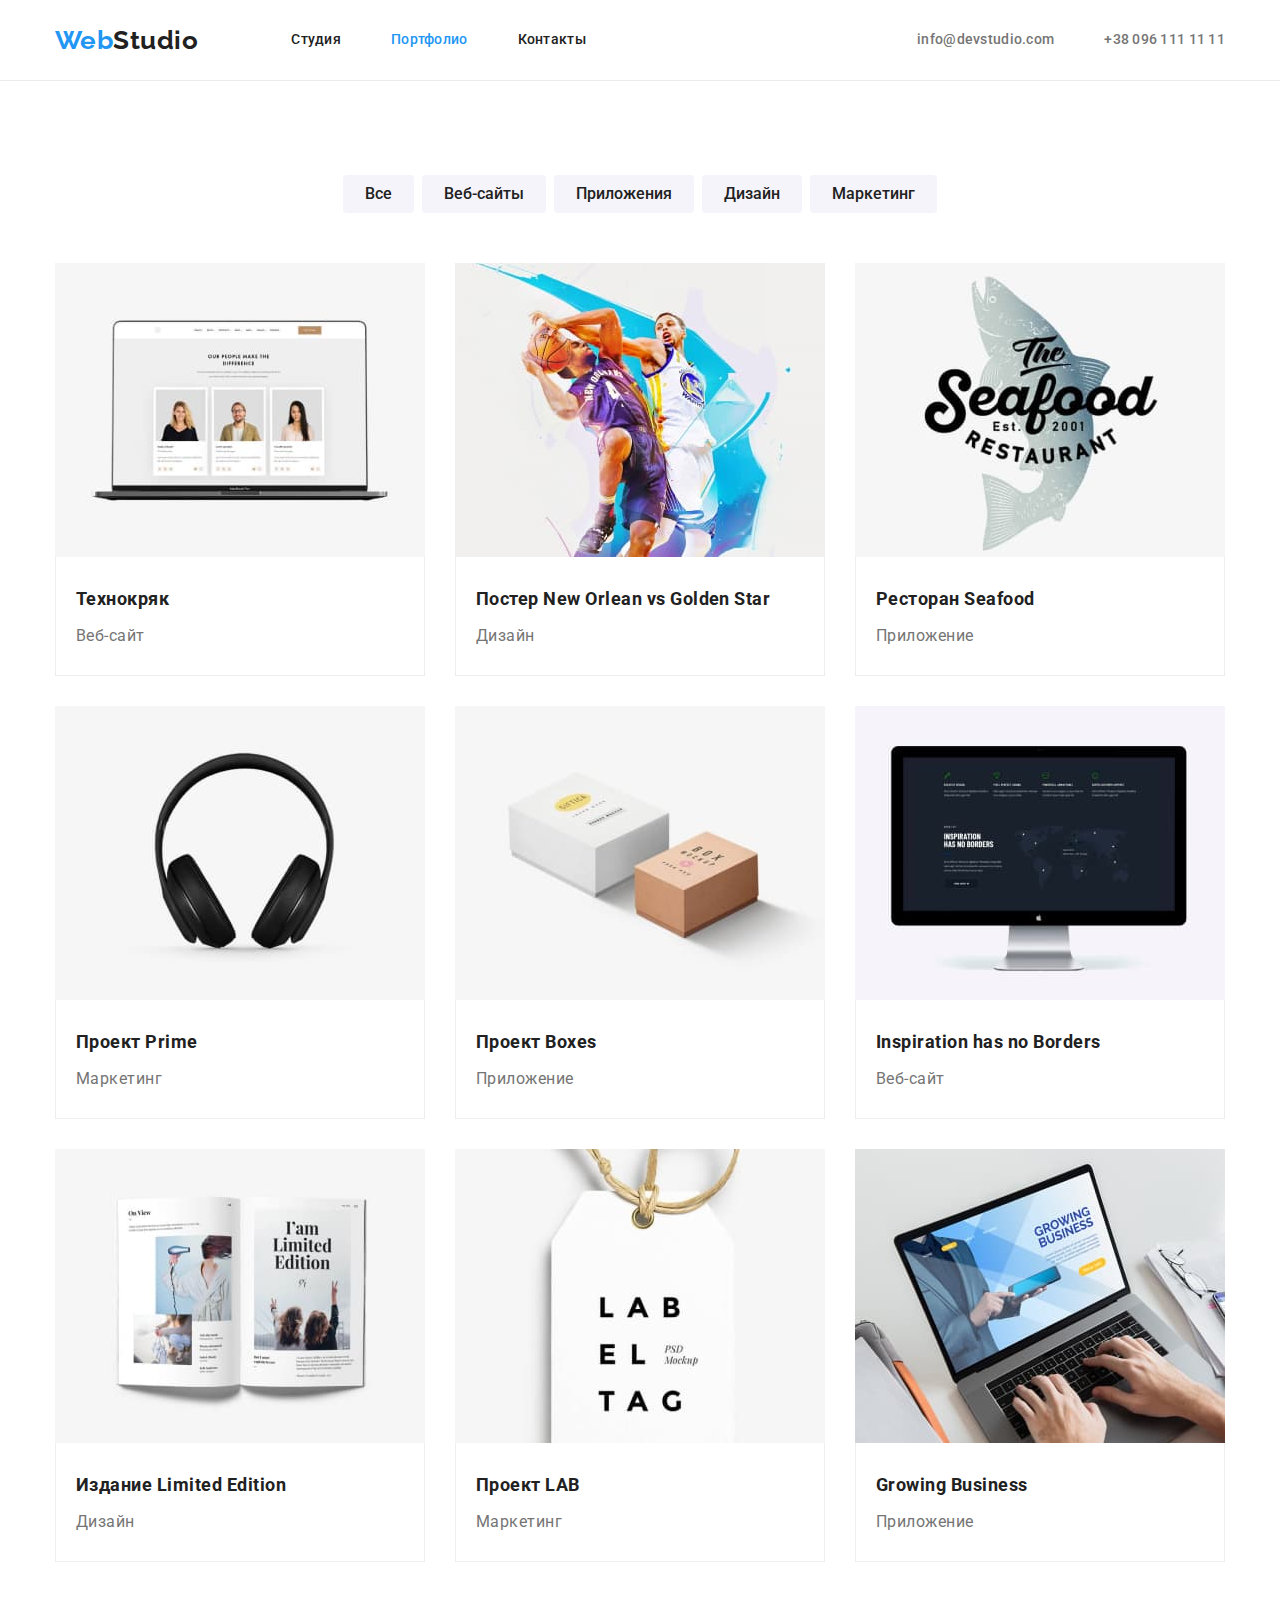
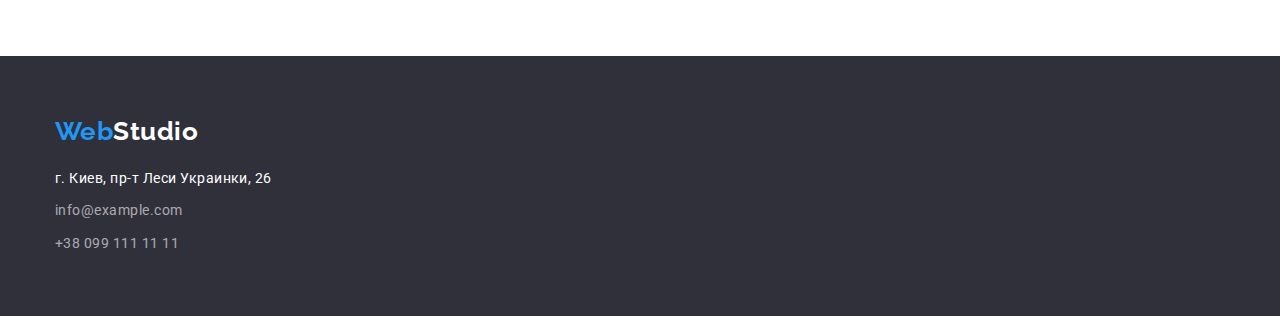
==== portfolio.html @ a8c5878f "commit" ====
<!DOCTYPE html>
<html lang="ru">
  <head>
    <meta charset="UTF-8" />
    <meta http-equiv="X-UA-Compatible" content="IE=edge" />
    <meta name="viewport" content="width=device-width, initial-scale=1.0" />
    <title>Document</title>
    <link rel="stylesheet" href="./css/styles.css" />
    <link
      href="https://fonts.googleapis.com/css2?family=Raleway:wght@700&family=Roboto:wght@400;500;700;900&display=swap"
      rel="stylesheet"
    />
    <link
      rel="stylesheet"
      href="https://cdnjs.cloudflare.com/ajax/libs/modern-normalize/1.1.0/modern-normalize.min.css"
    />
  </head>
  <body class="page-body">
    <header class="page-header">
      <div class="container header-box">
        <nav class="header-nav">
          <a class="header-logo" href=""><span class="logo-blue">Web</span>Studio</a>
          <ul class="header-nav-list">
            <li class="header-nav-list-item"><a href="./index.html" class="nav-link">Студия</a></li>
            <li class="header-nav-list-item">
              <a href="./portfolio.html" class="nav-link-current">Портфолио</a>
            </li>
            <li class="header-nav-list-item"><a href="" class="nav-link">Контакты</a></li>
          </ul>
        </nav>
        <ul class="header-list">
          <li class="header-list-item">
            <a class="header-contact" href="mailto:info@devstudio.com">info@devstudio.com</a>
          </li>
          <li class="header-list-item">
            <a class="header-contact" href="tel:+380961111111">+38 096 111 11 11</a>
          </li>
        </ul>
      </div>
    </header>
    <main>
      <section class="section">
        <div class="container">
          <ul class="portfolio-buttons-list">
            <li class="portfolio-buttons-item">
              <button type="button" class="button-portfolio">Все</button>
            </li>
            <li class="portfolio-buttons-item">
              <button type="button" class="button-portfolio">Веб-сайты</button>
            </li>
            <li class="portfolio-buttons-item">
              <button type="button" class="button-portfolio">Приложения</button>
            </li>
            <li class="portfolio-buttons-item">
              <button type="button" class="button-portfolio">Дизайн</button>
            </li>
            <li class="portfolio-buttons-item">
              <button type="button" class="button-portfolio">Маркетинг</button>
            </li>
          </ul>
          <ul class="portfolio-list">
            <li class="portfolio-list-item">
              <a class="portfolio-link" href=""
                ><img
                  class="portfolio-img"
                  src="./images/projects/techcrack.jpg"
                  alt="project1"
                  width="370"
                />
                <div class="portfolio-list-border-box">
                  <h3 class="portfolio-title">Технокряк</h3>
                  <p class="portfolio-text">Веб-сайт</p>
                </div>
              </a>
            </li>
            <li class="portfolio-list-item">
              <a class="portfolio-link" href=""
                ><img
                  class="portfolio-img"
                  src="./images/projects/new-orlean-vs-golden-star.jpg"
                  alt="project2"
                  width="370"
                />
                <div class="portfolio-list-border-box">
                  <h3 class="portfolio-title">Постер New Orlean vs Golden Star</h3>
                  <p class="portfolio-text">Дизайн</p>
                </div>
              </a>
            </li>
            <li class="portfolio-list-item">
              <a class="portfolio-link" href=""
                ><img
                  class="portfolio-img"
                  src="./images/projects/seafood.jpg"
                  alt="project3"
                  width="370"
                />
                <div class="portfolio-list-border-box">
                  <h3 class="portfolio-title">Ресторан Seafood</h3>
                  <p class="portfolio-text">Приложение</p>
                </div>
              </a>
            </li>
            <li class="portfolio-list-item">
              <a class="portfolio-link" href=""
                ><img
                  class="portfolio-img"
                  src="./images/projects/prime.jpg"
                  alt="project4"
                  width="370"
                />
                <div class="portfolio-list-border-box">
                  <h3 class="portfolio-title">Проект Prime</h3>
                  <p class="portfolio-text">Маркетинг</p>
                </div>
              </a>
            </li>
            <li class="portfolio-list-item">
              <a class="portfolio-link" href=""
                ><img
                  class="portfolio-img"
                  src="./images/projects/boxes.jpg"
                  alt="project5"
                  width="370"
                />
                <div class="portfolio-list-border-box">
                  <h3 class="portfolio-title">Проект Boxes</h3>
                  <p class="portfolio-text">Приложение</p>
                </div>
              </a>
            </li>
            <li class="portfolio-list-item">
              <a class="portfolio-link" href=""
                ><img
                  class="portfolio-img"
                  src="./images/projects/inspiration-has-no-borders.jpg"
                  alt="project6"
                  width="370"
                />
                <div class="portfolio-list-border-box">
                  <h3 class="portfolio-title">Inspiration has no Borders</h3>
                  <p class="portfolio-text">Веб-сайт</p>
                </div>
              </a>
            </li>
            <li class="portfolio-list-item">
              <a class="portfolio-link" href=""
                ><img
                  class="portfolio-img"
                  src="./images/projects/limited-edition.jpg"
                  alt="project7"
                  width="370"
                />
                <div class="portfolio-list-border-box">
                  <h3 class="portfolio-title">Издание Limited Edition</h3>
                  <p class="portfolio-text">Дизайн</p>
                </div>
              </a>
            </li>
            <li class="portfolio-list-item">
              <a class="portfolio-link" href=""
                ><img
                  class="portfolio-img"
                  src="./images/projects/lab.jpg"
                  alt="project8"
                  width="370"
                />
                <div class="portfolio-list-border-box">
                  <h3 class="portfolio-title">Проект LAB</h3>
                  <p class="portfolio-text">Маркетинг</p>
                </div>
              </a>
            </li>
            <li class="portfolio-list-item">
              <a class="portfolio-link" href=""
                ><img
                  class="portfolio-img"
                  src="./images/projects/growing-busines.jpg"
                  alt="project9"
                  width="370"
                />
                <div class="portfolio-list-border-box">
                  <h3 class="portfolio-title">Growing Business</h3>
                  <p class="portfolio-text">Приложение</p>
                </div>
              </a>
            </li>
          </ul>
        </div>
      </section>
    </main>
    <footer class="footer">
      <div class="container">
        <a class="footer-logo" href=""><span class="logo-blue">Web</span>Studio</a>
        <address class="footer-adress">
          <p class="footer-adress-street">г. Киев, пр-т Леси Украинки, 26</p>
          <ul class="footer-list">
            <li class="footer-list-item">
              <a href="mailto:info@example.com" class="footer-adress-contact">info@example.com</a>
            </li>
            <li class="footer-list-item">
              <a href="tel:+380991111111" class="footer-adress-contact">+38 099 111 11 11</a>
            </li>
          </ul>
        </address>
      </div>
    </footer>
  </body>
</html>
---- css/styles.css ----
:root{
    --primary-text-color: #212121;
    --secondary-text-color: #757575;
    --accent-color: #2196F3;
    --negative-color: #fff;
    --dark-background: #2F303A;
    --footer-opacity: rgba(255, 255, 255, 0.6);
    --button-hover: #188CE8;
    --light-background: #f5f4fa;
}

/* global */

h1,
h2,
h3,
p{
    margin: 0;
}

ul {
    margin: 0;
    padding: 0;
    list-style: none;
}

.page-body {
    font-family: Roboto, sans-serif;
    letter-spacing: 0.03em;
      
    background-color: var(--negative-color);
    color: var(--primary-text-color);
}

.container{
    margin: 0 auto;
    width: 1200px;
    padding: 0 15px;
}




.section{
    padding-top: 94px;
    padding-bottom: 94px;
}

/* header */
.page-header{
    border-bottom: 1px solid #ececec;
}

.header-box{
    display: flex;
}

.header-nav,
.header-nav-list,
.header-list {
    display: flex;
}

.header-logo{
    display: flex;
    align-items: center;;
}

.header-logo,
.footer-logo {
    font-family: 'Raleway';
    font-weight: 700;
    font-size: 26px;
    line-height: 1.19;
    color: var(--primary-text-color);
    text-decoration: none;    
}

.logo-blue {
    color: var(--accent-color);
}

.header-nav-list {
    margin-left: 93px;
}

.nav-link,
.nav-link-current {
    display: block;
    padding-top: 32px;
    padding-bottom: 32px;

    font-weight: 500;
    font-size: 14px;
    line-height: 1.14;
    letter-spacing: 0.02em;
    color: var(--primary-text-color);
    text-decoration: none;
}

.header-list{   
    margin-left: auto;
}

.header-list-item:not(:first-child),
.header-nav-list-item:not(:first-child){
    margin-left: 50px;
}

.header-contact {
    display: block;
    padding-top: 32px;
    padding-bottom: 32px;

    font-weight: 500;
    font-size: 14px;
    line-height: 1.14;
    letter-spacing: 0.02em;
    color: var(--secondary-text-color);
    text-decoration: none;
}

.nav-link:hover, 
.nav-link:focus,
.header-contact:hover,
.header-contact:focus,
.nav-link-current{
    color: var(--accent-color);
}

/*hero*/

.hero{
    max-width: 1600px;
    height: 600px;
    margin-left: auto;
    margin-right: auto;
    background-image: linear-gradient(to right, rgba(47, 48, 58, 0.4),
                                                rgba(47, 48, 58, 0.4)),
                                url(../images/hero/background-hero.jpg);
    background-size: cover;
    background-position: center;
    padding-top: 200px;
    padding-bottom: 200px;
    text-align: center;

    background-color: var(--dark-background);
}

.hero-title{
    margin: auto;
    max-width: 696px;

    font-weight: 900;
    font-size: 44px;
    line-height: 1.36;
    letter-spacing: 0.06em;
    text-transform: uppercase;
    color: var(--negative-color)
}

.button-studio{
    padding: 10px 32px;
    margin-top: 30px;
    box-shadow: 0px 4px 4px rbga(0, 0, 0, 0.15);
    border-radius: 4px;
    border-color: var(--accent-color);

    font-weight: 700;
    font-size: 16px;
    line-height: 1.87;
    letter-spacing: 0.06em;
    color: var(--negative-color);
    background-color: var(--accent-color);
    cursor: pointer;
}

.button-studio:hover,
.button-studio:focus{
    background-color: var(--button-hover);
    border-color: var(--button-hover);
}

/* section лозунги */
.features-section{
    padding-bottom: 0;
}

.features-list{
    display: flex;
}

.features-list-item{
    max-width: 270px;
}

.features-list-item::before {
    display: block;
    content: "";
    height: 120px;
    margin-bottom: 30px;

    background-repeat: no-repeat;
    background-position: center;

    background-color: var(--light-background);
}

.icon-antenna::before{
    background-image: url(../images/features/antenna.svg);
}

.icon-clock::before{
    background-image: url(../images/features/clock.svg);
}

.icon-diagram::before{
    background-image: url(../images/features/diargam.svg);
}

.icon-astronaut::before{
    background-image: url(../images/features/astronaut.svg);
}

.features-list-item:not(:first-child){
    margin-left: 30px;
}

.features-title{
    font-weight: 700;
    font-size: 14px;
    line-height: 1.2;
    text-transform: uppercase;
}

.features-text{
    margin-top: 10px;
    
    font-size: 14px;
    line-height: 1.71;
    color: var(--secondary-text-color);
}

/* section зайняття */
.work-list{
    display: flex;
}

.work-list,
.team-list{
    margin-top: 50px;
}

.work-title,
.team-title,
.clients-title{
    text-align: center;

    font-weight: 700;
    font-size: 36px;
    line-height: 1.16;
}

.work-list-item:not(:first-child){
    margin-left: 30px;
}

.work-img{
    display: block;
}

/* section команда */
.team-section{
    background-color: var(--light-background) ;
}


.team-list{
    display: flex;
}

.team-member{
    width: 270px;
    margin-left: 30px;

    box-shadow: 0px 1px 3px rgba(0, 0, 0, 0.12), 0px 1px 1px rgba(0, 0, 0, 0.14), 0px 2px 1px rgba(0, 0, 0, 0.2);
    border-radius: 0px 0px 4px 4px;
    background-color: var(--negative-color);
}

.team-member:nth-child(4n+1){
    margin-left: 0px;
}

.team-member-box{
    text-align: center;
    padding-top: 30px;
    padding-bottom: 30px;
}

.team-member-name{
    font-weight: 500;
    font-size: 16px;
    line-height: 1.18;
}

.team-position{
    margin-top: 10px;

    font-size: 16px;
    line-height: 1.18;
    color: var(--secondary-text-color);
}

/* portfolio */

.portfolio-buttons-list{
    display: flex;
    justify-content: center;
}

.button-portfolio {
    padding: 6px 22px;
    border: transparent;
    border-radius: 4px;
    
    font-weight: 500;
    font-size: 16px;
    line-height: 1.62;
    color: var(--primary-text-color);
    background-color: var(--light-background);
    cursor: pointer;
}

.button-portfolio:hover,
.button-portfolio:focus {
    box-shadow: 0px 3px 1px rgba(0, 0, 0, 0.1),
                0px 1px 2px rgba(0, 0, 0, 0.08),
                0px 2px 2px rgba(0, 0, 0, 0.12);
    color: var(--negative-color);
    background-color: var(--accent-color);
}

.portfolio-buttons-item:not(:first-child){
    margin-left: 8px;
}

.portfolio-link{
    display: block;
    text-decoration-line: none;
}

.portfolio-img{
    display: block;
}

.portfolio-list{
    display: flex;
    flex-wrap: wrap;
    margin-top: 50px;
}

.portfolio-list-item{
    max-width: 370px;
    margin-left: 30px;
    margin-top: 30px;
}

.portfolio-list-item:hover,
.portfolio-list-item:focus{
    box-shadow: 0px 1px 1px rgba(0, 0, 0, 0.12),
                0px 4px 4px rgba(0, 0, 0, 0.06), 
                1px 4px 6px rgba(0, 0, 0, 0.16);
}

.portfolio-list-item:nth-child(3n+1){
    margin-left: 0px;
}

.portfolio-list-item:nth-child(-n + 3){
    margin-top: 0px;
}
.portfolio-list-border-box{
    padding: 24px 20px;
    border: 1px solid #EEEEEE;
    border-top: none;
}
.portfolio-title{
    font-weight: 700;
    font-size: 18px;
    line-height: 2;
    color: var(--primary-text-color);
}

.portfolio-text{
    margin-top: 4px;

    font-size: 16px;
    line-height: 1.87;
    color: var(--secondary-text-color);
}
/* footer */

.footer{
    padding: 60px 0;
    background-color: var(--dark-background);
}

.footer-logo{
    display: block;

    color: var(--negative-color);
    text-decoration: none;
}

.footer-adress{
    margin-top: 20px;

    font-size: 14px;
    line-height: 1.71;
    font-style: normal;
    color: var(--negative-color);

}

.footer-list{
    margin-top: 9px;
}

.footer-list-item{
    display: block;
}

.footer-list-item:not(:first-child){
    margin-top: 9px;
}
.footer-adress-contact{
    color: var(--footer-opacity);
    text-decoration: none;
    font-style: normal;
}

.footer-adress-contact:hover,
.footer-adress-contact:active {
    color: var(--accent-color)
}
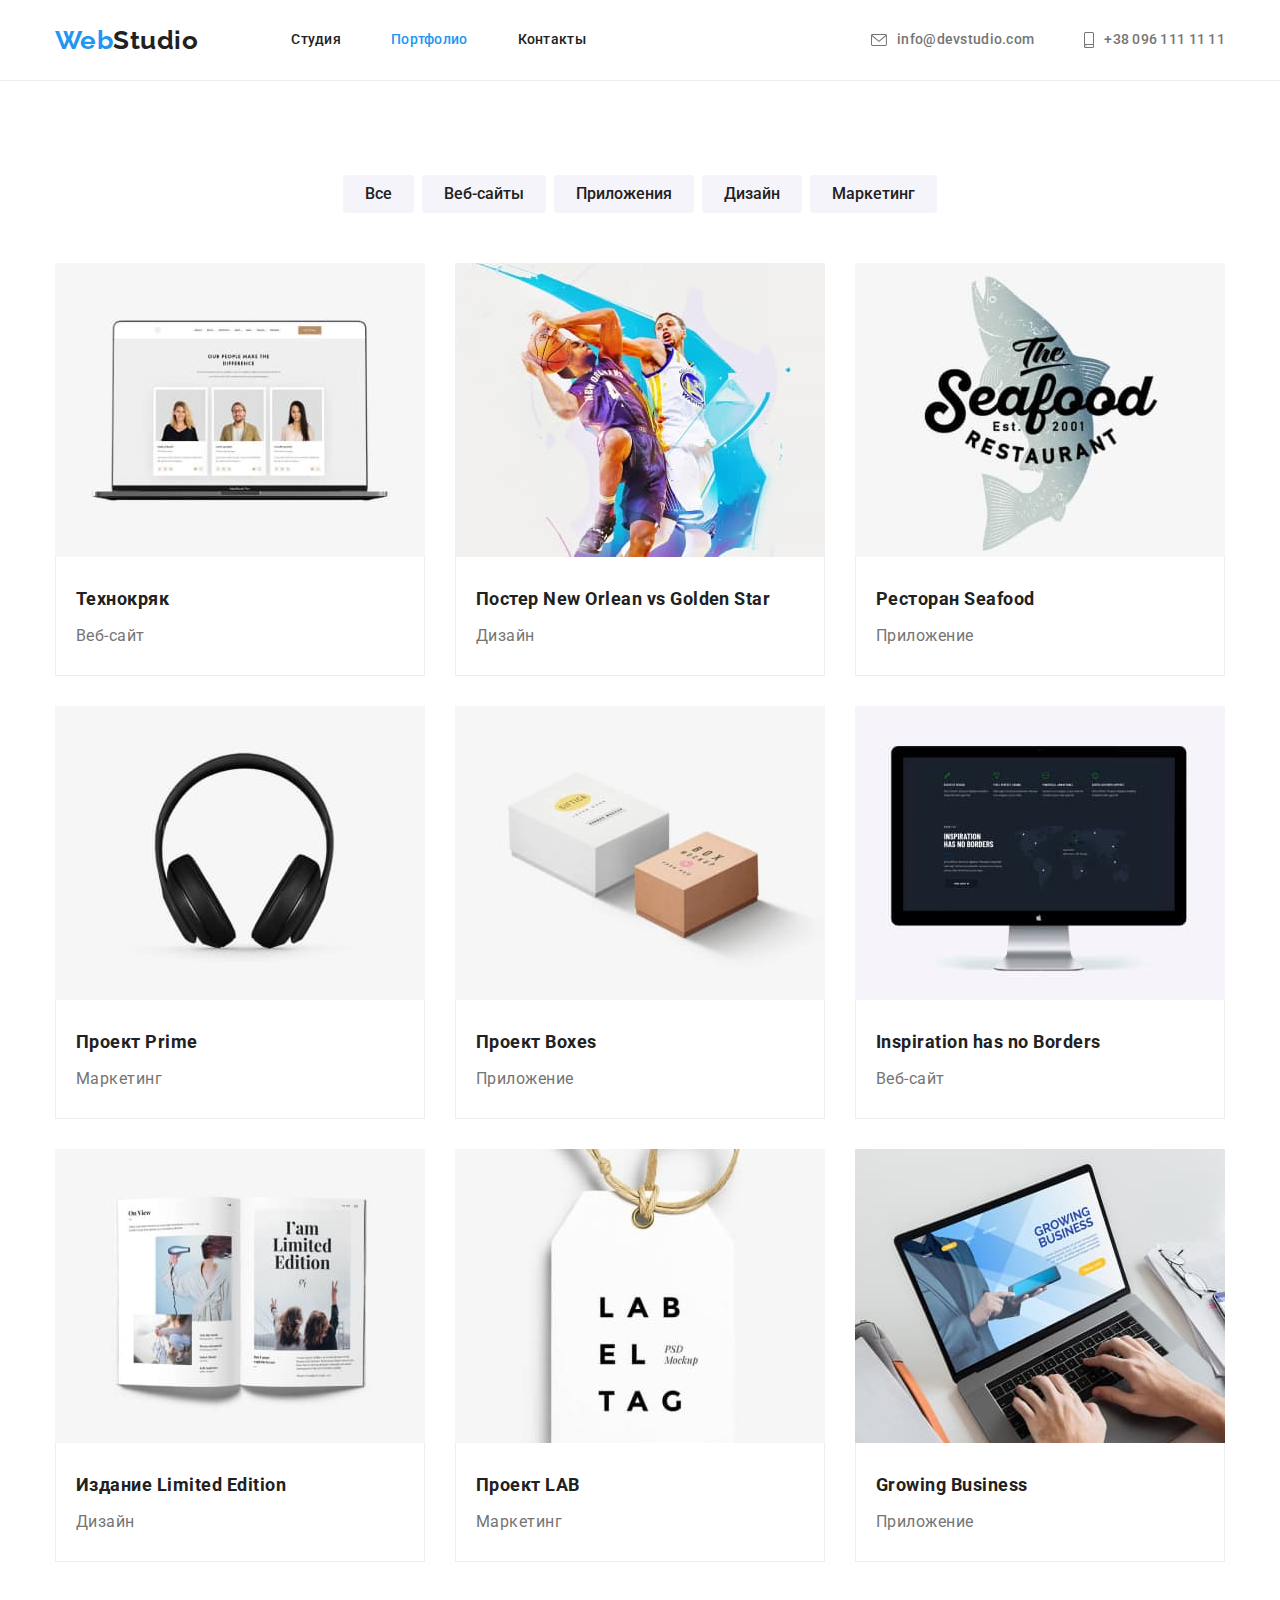
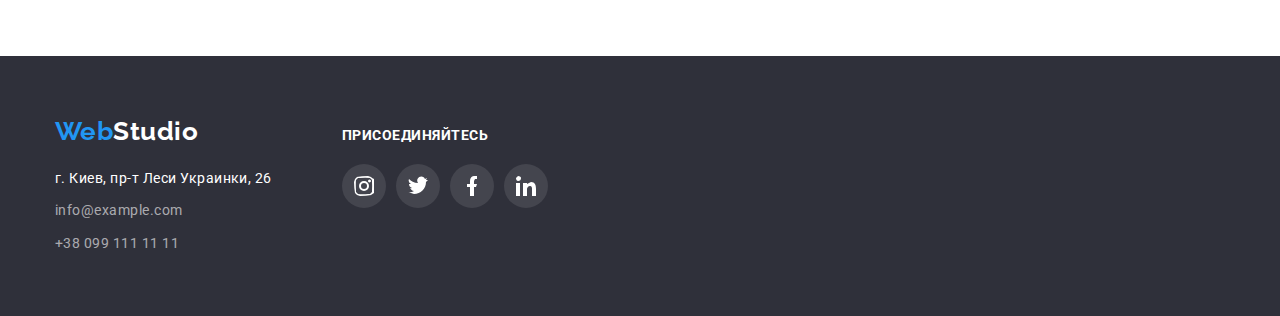
==== commit abbc3c97: "portfolio changes" ====
--- a/portfolio.html
+++ b/portfolio.html
@@ -5,7 +5,6 @@
     <meta http-equiv="X-UA-Compatible" content="IE=edge" />
     <meta name="viewport" content="width=device-width, initial-scale=1.0" />
     <title>Document</title>
-    <link rel="stylesheet" href="./css/styles.css" />
     <link
       href="https://fonts.googleapis.com/css2?family=Raleway:wght@700&family=Roboto:wght@400;500;700;900&display=swap"
       rel="stylesheet"
@@ -14,6 +13,7 @@
       rel="stylesheet"
       href="https://cdnjs.cloudflare.com/ajax/libs/modern-normalize/1.1.0/modern-normalize.min.css"
     />
+    <link rel="stylesheet" href="./css/styles.css" />
   </head>
   <body class="page-body">
     <header class="page-header">
@@ -21,7 +21,9 @@
         <nav class="header-nav">
           <a class="header-logo" href=""><span class="logo-blue">Web</span>Studio</a>
           <ul class="header-nav-list">
-            <li class="header-nav-list-item"><a href="./index.html" class="nav-link">Студия</a></li>
+            <li class="header-nav-list-item">
+              <a href="./index.html" class="nav-link">Студия</a>
+            </li>
             <li class="header-nav-list-item">
               <a href="./portfolio.html" class="nav-link-current">Портфолио</a>
             </li>
@@ -30,10 +32,18 @@
         </nav>
         <ul class="header-list">
           <li class="header-list-item">
-            <a class="header-contact" href="mailto:info@devstudio.com">info@devstudio.com</a>
+            <a class="header-contact" href="mailto:info@devstudio.com">
+              <svg class="header-contact-envelope">
+                <use class="" href="./images/symbol-defs.svg#icon-envelope"></use></svg
+              >info@devstudio.com</a
+            >
           </li>
           <li class="header-list-item">
-            <a class="header-contact" href="tel:+380961111111">+38 096 111 11 11</a>
+            <a class="header-contact" href="tel:+380961111111">
+              <svg class="header-contact-smartphone">
+                <use class="" href="./images/symbol-defs.svg#icon-smartphone"></use></svg
+              >+38 096 111 11 11</a
+            >
           </li>
         </ul>
       </div>
@@ -61,12 +71,7 @@
           <ul class="portfolio-list">
             <li class="portfolio-list-item">
               <a class="portfolio-link" href=""
-                ><img
-                  class="portfolio-img"
-                  src="./images/projects/techcrack.jpg"
-                  alt="project1"
-                  width="370"
-                />
+                ><img src="./images/projects/techcrack.jpg" alt="project1" width="370" />
                 <div class="portfolio-list-border-box">
                   <h3 class="portfolio-title">Технокряк</h3>
                   <p class="portfolio-text">Веб-сайт</p>
@@ -76,7 +81,6 @@
             <li class="portfolio-list-item">
               <a class="portfolio-link" href=""
                 ><img
-                  class="portfolio-img"
                   src="./images/projects/new-orlean-vs-golden-star.jpg"
                   alt="project2"
                   width="370"
@@ -89,12 +93,7 @@
             </li>
             <li class="portfolio-list-item">
               <a class="portfolio-link" href=""
-                ><img
-                  class="portfolio-img"
-                  src="./images/projects/seafood.jpg"
-                  alt="project3"
-                  width="370"
-                />
+                ><img src="./images/projects/seafood.jpg" alt="project3" width="370" />
                 <div class="portfolio-list-border-box">
                   <h3 class="portfolio-title">Ресторан Seafood</h3>
                   <p class="portfolio-text">Приложение</p>
@@ -103,12 +102,7 @@
             </li>
             <li class="portfolio-list-item">
               <a class="portfolio-link" href=""
-                ><img
-                  class="portfolio-img"
-                  src="./images/projects/prime.jpg"
-                  alt="project4"
-                  width="370"
-                />
+                ><img src="./images/projects/prime.jpg" alt="project4" width="370" />
                 <div class="portfolio-list-border-box">
                   <h3 class="portfolio-title">Проект Prime</h3>
                   <p class="portfolio-text">Маркетинг</p>
@@ -117,12 +111,7 @@
             </li>
             <li class="portfolio-list-item">
               <a class="portfolio-link" href=""
-                ><img
-                  class="portfolio-img"
-                  src="./images/projects/boxes.jpg"
-                  alt="project5"
-                  width="370"
-                />
+                ><img src="./images/projects/boxes.jpg" alt="project5" width="370" />
                 <div class="portfolio-list-border-box">
                   <h3 class="portfolio-title">Проект Boxes</h3>
                   <p class="portfolio-text">Приложение</p>
@@ -132,7 +121,6 @@
             <li class="portfolio-list-item">
               <a class="portfolio-link" href=""
                 ><img
-                  class="portfolio-img"
                   src="./images/projects/inspiration-has-no-borders.jpg"
                   alt="project6"
                   width="370"
@@ -145,12 +133,7 @@
             </li>
             <li class="portfolio-list-item">
               <a class="portfolio-link" href=""
-                ><img
-                  class="portfolio-img"
-                  src="./images/projects/limited-edition.jpg"
-                  alt="project7"
-                  width="370"
-                />
+                ><img src="./images/projects/limited-edition.jpg" alt="project7" width="370" />
                 <div class="portfolio-list-border-box">
                   <h3 class="portfolio-title">Издание Limited Edition</h3>
                   <p class="portfolio-text">Дизайн</p>
@@ -159,12 +142,7 @@
             </li>
             <li class="portfolio-list-item">
               <a class="portfolio-link" href=""
-                ><img
-                  class="portfolio-img"
-                  src="./images/projects/lab.jpg"
-                  alt="project8"
-                  width="370"
-                />
+                ><img src="./images/projects/lab.jpg" alt="project8" width="370" />
                 <div class="portfolio-list-border-box">
                   <h3 class="portfolio-title">Проект LAB</h3>
                   <p class="portfolio-text">Маркетинг</p>
@@ -173,12 +151,7 @@
             </li>
             <li class="portfolio-list-item">
               <a class="portfolio-link" href=""
-                ><img
-                  class="portfolio-img"
-                  src="./images/projects/growing-busines.jpg"
-                  alt="project9"
-                  width="370"
-                />
+                ><img src="./images/projects/growing-busines.jpg" alt="project9" width="370" />
                 <div class="portfolio-list-border-box">
                   <h3 class="portfolio-title">Growing Business</h3>
                   <p class="portfolio-text">Приложение</p>
@@ -190,19 +163,54 @@
       </section>
     </main>
     <footer class="footer">
-      <div class="container">
-        <a class="footer-logo" href=""><span class="logo-blue">Web</span>Studio</a>
-        <address class="footer-adress">
-          <p class="footer-adress-street">г. Киев, пр-т Леси Украинки, 26</p>
-          <ul class="footer-list">
-            <li class="footer-list-item">
-              <a href="mailto:info@example.com" class="footer-adress-contact">info@example.com</a>
-            </li>
-            <li class="footer-list-item">
-              <a href="tel:+380991111111" class="footer-adress-contact">+38 099 111 11 11</a>
-            </li>
-          </ul>
-        </address>
+      <div class="container footer-box">
+        <div>
+          <a class="footer-logo" href=""><span class="logo-blue">Web</span>Studio</a>
+          <address class="footer-adress">
+            <p>г. Киев, пр-т Леси Украинки, 26</p>
+            <ul class="footer-list">
+              <li class="footer-list-item">
+                <a href="mailto:info@example.com" class="footer-adress-contact">info@example.com</a>
+              </li>
+              <li class="footer-list-item">
+                <a href="tel:+380991111111" class="footer-adress-contact">+38 099 111 11 11</a>
+              </li>
+            </ul>
+          </address>
+        </div>
+        <div class="footer-join-box">
+          <p class="footer-join-text">Присоединяйтесь</p>
+          <ul class="join-list">
+            <li class="join-list-item">
+              <a class="join-link" href="">
+                <svg class="join-link-icon icon">
+                  <use class="" href="./images/symbol-defs.svg#icon-instagram"></use>
+                </svg>
+              </a>
+            </li>
+            <li class="join-list-item">
+              <a class="join-link" href="">
+                <svg class="join-link-icon icon">
+                  <use class="" href="./images/symbol-defs.svg#icon-twitter"></use>
+                </svg>
+              </a>
+            </li>
+            <li class="join-list-item">
+              <a class="join-link" href="">
+                <svg class="join-link-icon icon">
+                  <use class="" href="./images/symbol-defs.svg#icon-facebook"></use>
+                </svg>
+              </a>
+            </li>
+            <li class="join-list-item">
+              <a class="join-link" href="">
+                <svg class="join-link-icon icon">
+                  <use class="" href="./images/symbol-defs.svg#icon-linkedin"></use>
+                </svg>
+              </a>
+            </li>
+          </ul>
+        </div>
       </div>
     </footer>
   </body>
--- a/css/styles.css
+++ b/css/styles.css
@@ -7,6 +7,7 @@
     --footer-opacity: rgba(255, 255, 255, 0.6);
     --button-hover: #188CE8;
     --light-background: #f5f4fa;
+    --svg-icon: #AFB1B8;
 }
 
 /* global */
@@ -18,10 +19,15 @@
     margin: 0;
 }
 
-ul {
+ul,
+li {
     margin: 0;
     padding: 0;
     list-style: none;
+}
+
+img{
+    display: block;
 }
 
 .page-body {
@@ -38,21 +44,25 @@
     padding: 0 15px;
 }
 
-
-
+.header-box,
+.footer-box {
+    display: flex;
+}
 
 .section{
     padding-top: 94px;
     padding-bottom: 94px;
 }
 
+.icon{
+    width: 20px;
+    height: 20px;
+}
+
 /* header */
+
 .page-header{
     border-bottom: 1px solid #ececec;
-}
-
-.header-box{
-    display: flex;
 }
 
 .header-nav,
@@ -63,7 +73,7 @@
 
 .header-logo{
     display: flex;
-    align-items: center;;
+    align-items: center;
 }
 
 .header-logo,
@@ -102,15 +112,19 @@
     margin-left: auto;
 }
 
+.header-list-item{
+    display: flex;
+    
+}
+
 .header-list-item:not(:first-child),
 .header-nav-list-item:not(:first-child){
     margin-left: 50px;
 }
 
 .header-contact {
-    display: block;
-    padding-top: 32px;
-    padding-bottom: 32px;
+    display: flex;
+    align-items: center;
 
     font-weight: 500;
     font-size: 14px;
@@ -120,10 +134,25 @@
     text-decoration: none;
 }
 
+.header-contact-envelope{
+    margin-right: 10px;
+    fill: currentColor;
+    width: 16px;
+    height: 12px;
+}
+
+.header-contact-smartphone{
+    margin-right: 10px;
+    fill: currentColor;
+    width: 10px;
+    height: 16px;
+}
+
 .nav-link:hover, 
 .nav-link:focus,
 .header-contact:hover,
 .header-contact:focus,
+.header-list-item:hover,
 .nav-link-current{
     color: var(--accent-color);
 }
@@ -162,7 +191,6 @@
 .button-studio{
     padding: 10px 32px;
     margin-top: 30px;
-    box-shadow: 0px 4px 4px rbga(0, 0, 0, 0.15);
     border-radius: 4px;
     border-color: var(--accent-color);
 
@@ -182,11 +210,34 @@
 }
 
 /* section лозунги */
+
 .features-section{
     padding-bottom: 0;
 }
 
+.features-list-svg{
+    display: flex;
+}
+
+.features-svg-item{
+    display: flex;
+    align-items: center;
+    justify-content: center;
+    width: 270px;
+    height: 120px;
+
+    background-color: var(--light-background);
+}
+
+.features-svg-icon{
+    width: 70px;
+    height: 70px;
+}
+
+
+
 .features-list{
+    margin-top: 30px;
     display: flex;
 }
 
@@ -194,7 +245,7 @@
     max-width: 270px;
 }
 
-.features-list-item::before {
+/* .features-list-item::before {
     display: block;
     content: "";
     height: 120px;
@@ -220,9 +271,10 @@
 
 .icon-astronaut::before{
     background-image: url(../images/features/astronaut.svg);
-}
-
-.features-list-item:not(:first-child){
+} */
+
+.features-list-item:not(:first-child),
+.features-svg-item:not(:first-child){
     margin-left: 30px;
 }
 
@@ -242,6 +294,7 @@
 }
 
 /* section зайняття */
+
 .work-list{
     display: flex;
 }
@@ -265,11 +318,9 @@
     margin-left: 30px;
 }
 
-.work-img{
-    display: block;
-}
 
 /* section команда */
+
 .team-section{
     background-color: var(--light-background) ;
 }
@@ -283,7 +334,9 @@
     width: 270px;
     margin-left: 30px;
 
-    box-shadow: 0px 1px 3px rgba(0, 0, 0, 0.12), 0px 1px 1px rgba(0, 0, 0, 0.14), 0px 2px 1px rgba(0, 0, 0, 0.2);
+    box-shadow: 0px 1px 3px rgba(0, 0, 0, 0.12),
+                0px 1px 1px rgba(0, 0, 0, 0.14),
+                0px 2px 1px rgba(0, 0, 0, 0.2);
     border-radius: 0px 0px 4px 4px;
     background-color: var(--negative-color);
 }
@@ -310,6 +363,83 @@
     font-size: 16px;
     line-height: 1.18;
     color: var(--secondary-text-color);
+}
+
+.team-contact-list{
+    display: flex;
+    justify-content: center;
+    margin-top: 16px;
+}
+
+.contact-list-item:not(:first-child){
+    margin-left: 10px;
+}
+
+.contact-link {
+    display: flex;
+    justify-content: center;
+    align-items: center;
+    width: 44px;
+    height: 44px;
+    border-radius: 50%;
+}
+
+.contact-link:hover,
+.contact-link:focus{
+    background-color: var(--accent-color);
+}
+
+.contact-link:hover .contact-link-icon,
+.contact-link:focus .contact-link-icon{
+    fill: var(--negative-color)
+}
+
+.contact-link-icon {
+    fill: var(--svg-icon);
+}
+
+/* clients */
+
+.client-list{
+    display: flex;
+    margin-top: 50px;
+}
+
+.client-list-item{
+    width: 170px;
+    height: 92px;
+}
+
+.client-list-item:not(:first-child){
+    margin-left: 30px;
+}
+
+
+
+.client-link{
+    display: flex;
+    justify-content: center;
+    align-items: center;
+    width: 170px;
+    height: 92px;
+
+    border: 1px solid var(--svg-icon);
+    border-radius: 4px;
+}
+
+.client-link:hover,
+.client-link:focus,
+.client-link:hover .client-link-icon,
+.client-link:focus .client-link-icon{
+    border-color: var(--accent-color);
+    fill: var(--accent-color);
+}
+
+.client-link-icon{
+    width: 106px;
+    height: 60px;
+
+    fill: var(--svg-icon);
 }
 
 /* portfolio */
@@ -350,10 +480,6 @@
     text-decoration-line: none;
 }
 
-.portfolio-img{
-    display: block;
-}
-
 .portfolio-list{
     display: flex;
     flex-wrap: wrap;
@@ -406,6 +532,10 @@
     background-color: var(--dark-background);
 }
 
+.footer-box{
+    align-items: baseline;  
+}
+
 .footer-logo{
     display: block;
 
@@ -443,4 +573,48 @@
 .footer-adress-contact:hover,
 .footer-adress-contact:active {
     color: var(--accent-color)
+}
+
+.footer-join-box{
+    margin-left: 70px;
+}
+
+.footer-join-text{
+    
+
+    font-weight: 700;
+    font-size: 14px;
+    line-height: 1.14;
+    text-transform: uppercase;
+
+    color: var(--negative-color);
+}
+
+.join-list{
+    margin-top: 20px;
+    display: flex;
+}
+
+.join-list-item:not(:first-child){
+    margin-left: 10px;
+}
+
+.join-link{
+    display: flex;
+    justify-content: center;
+    align-items: center;
+    width: 44px;
+    height: 44px;
+    border-radius: 50%;
+
+    background-color: rgba(255, 255, 255, 10%);
+}
+
+.join-link:hover,
+.join-link:focus{
+    background-color: var(--accent-color);
+}
+
+.join-link-icon{
+    fill: var(--negative-color);
 }